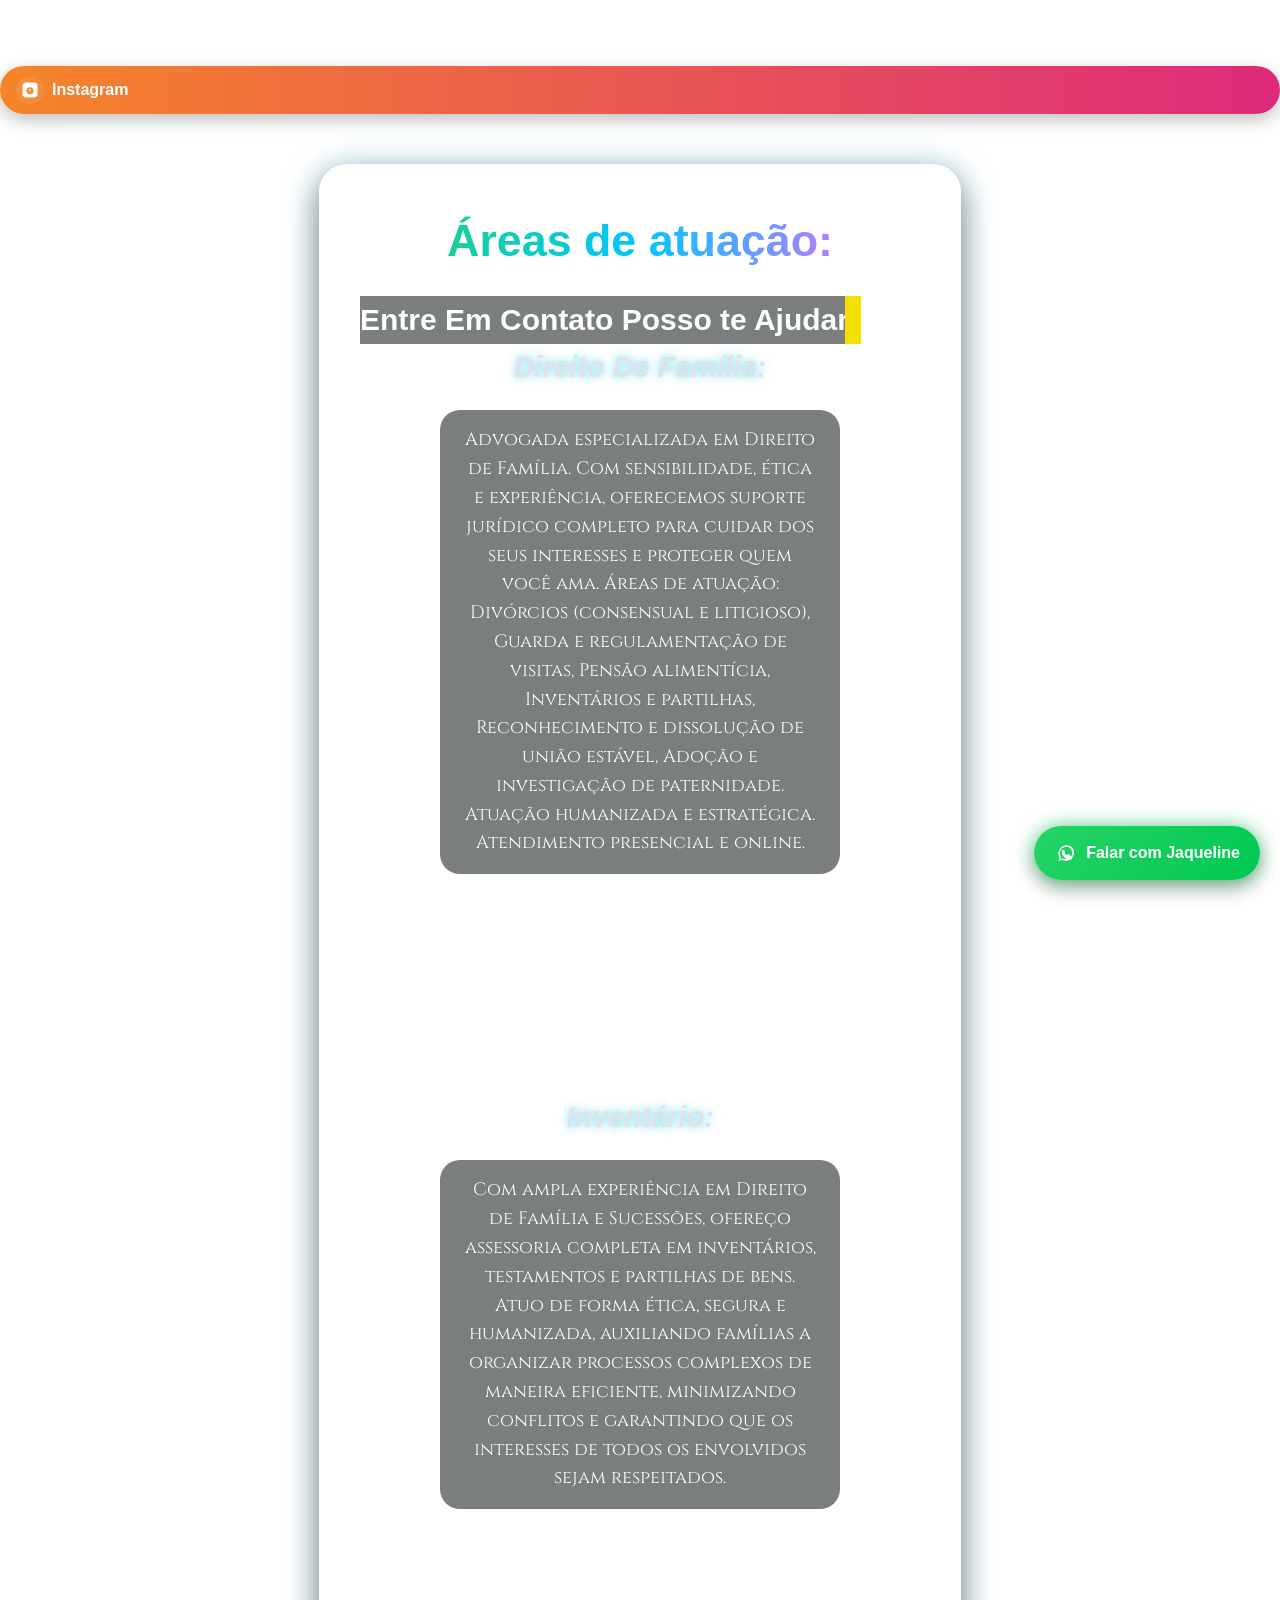
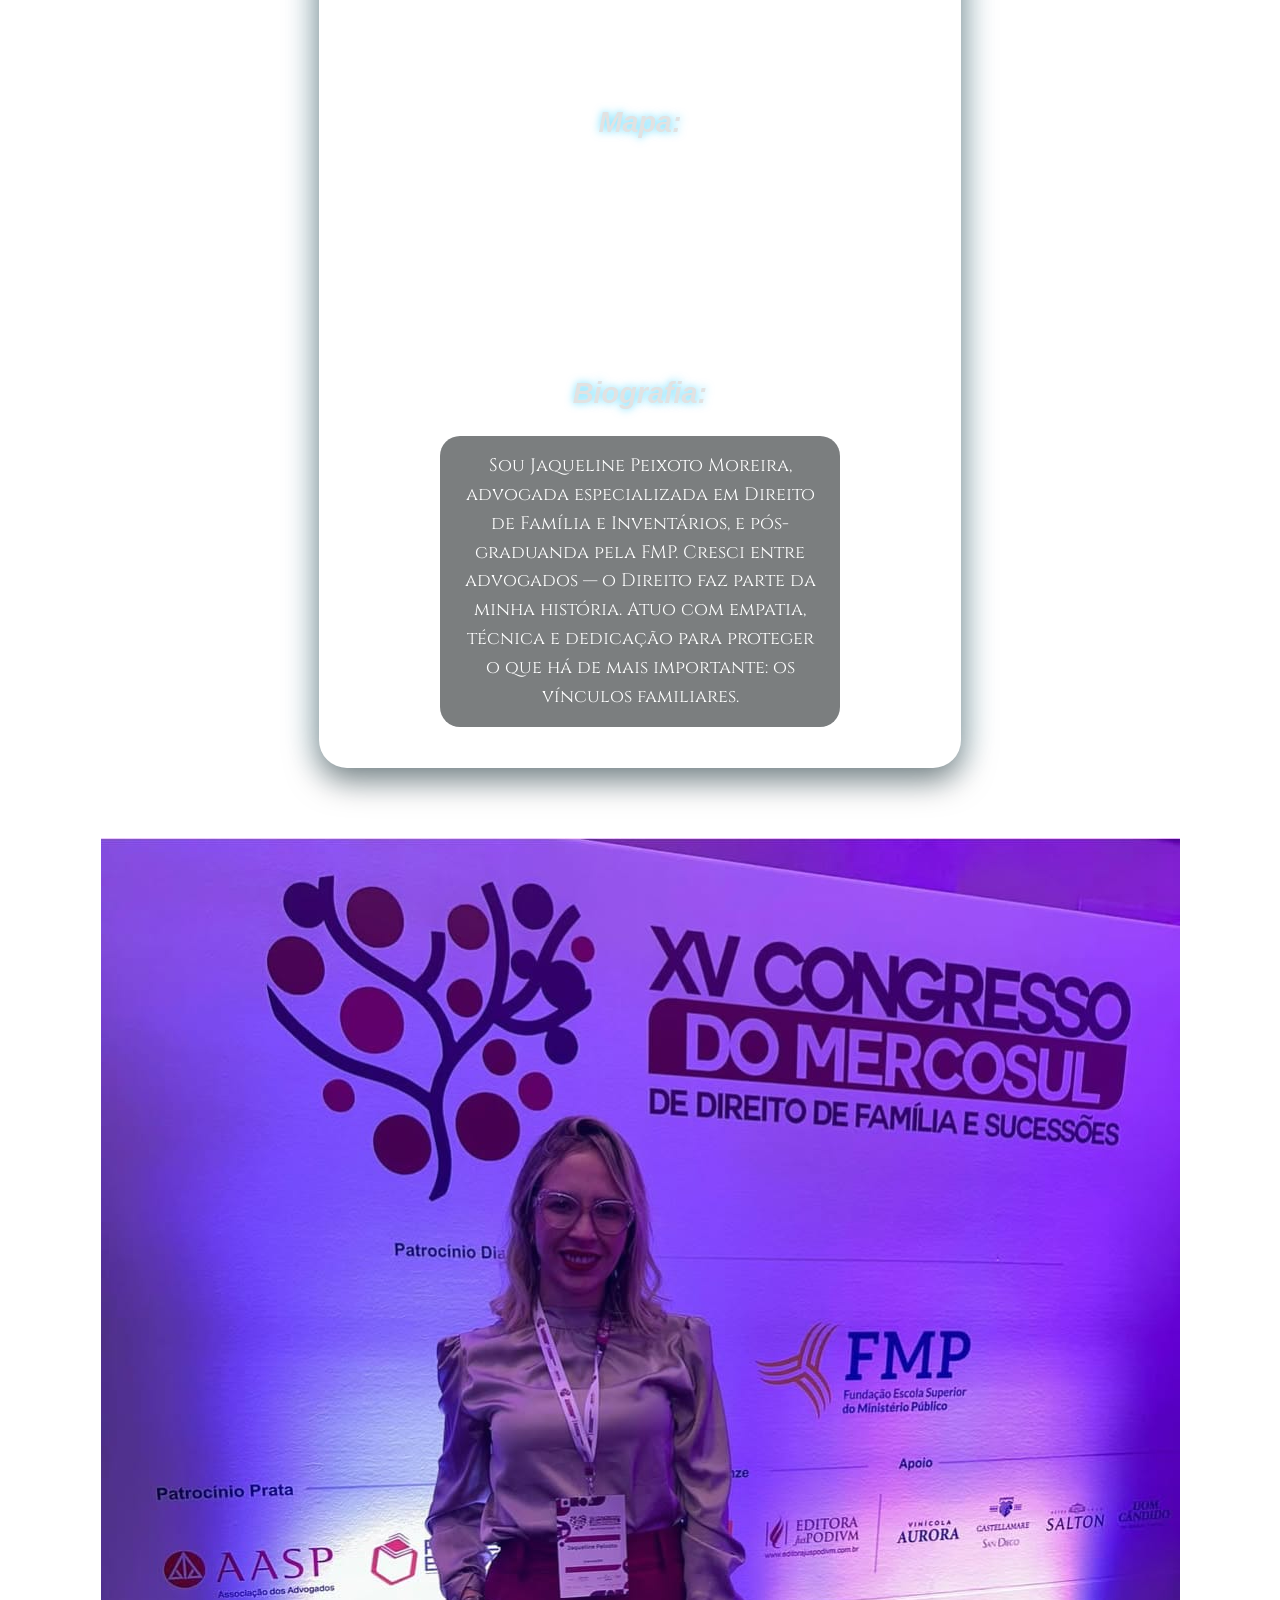
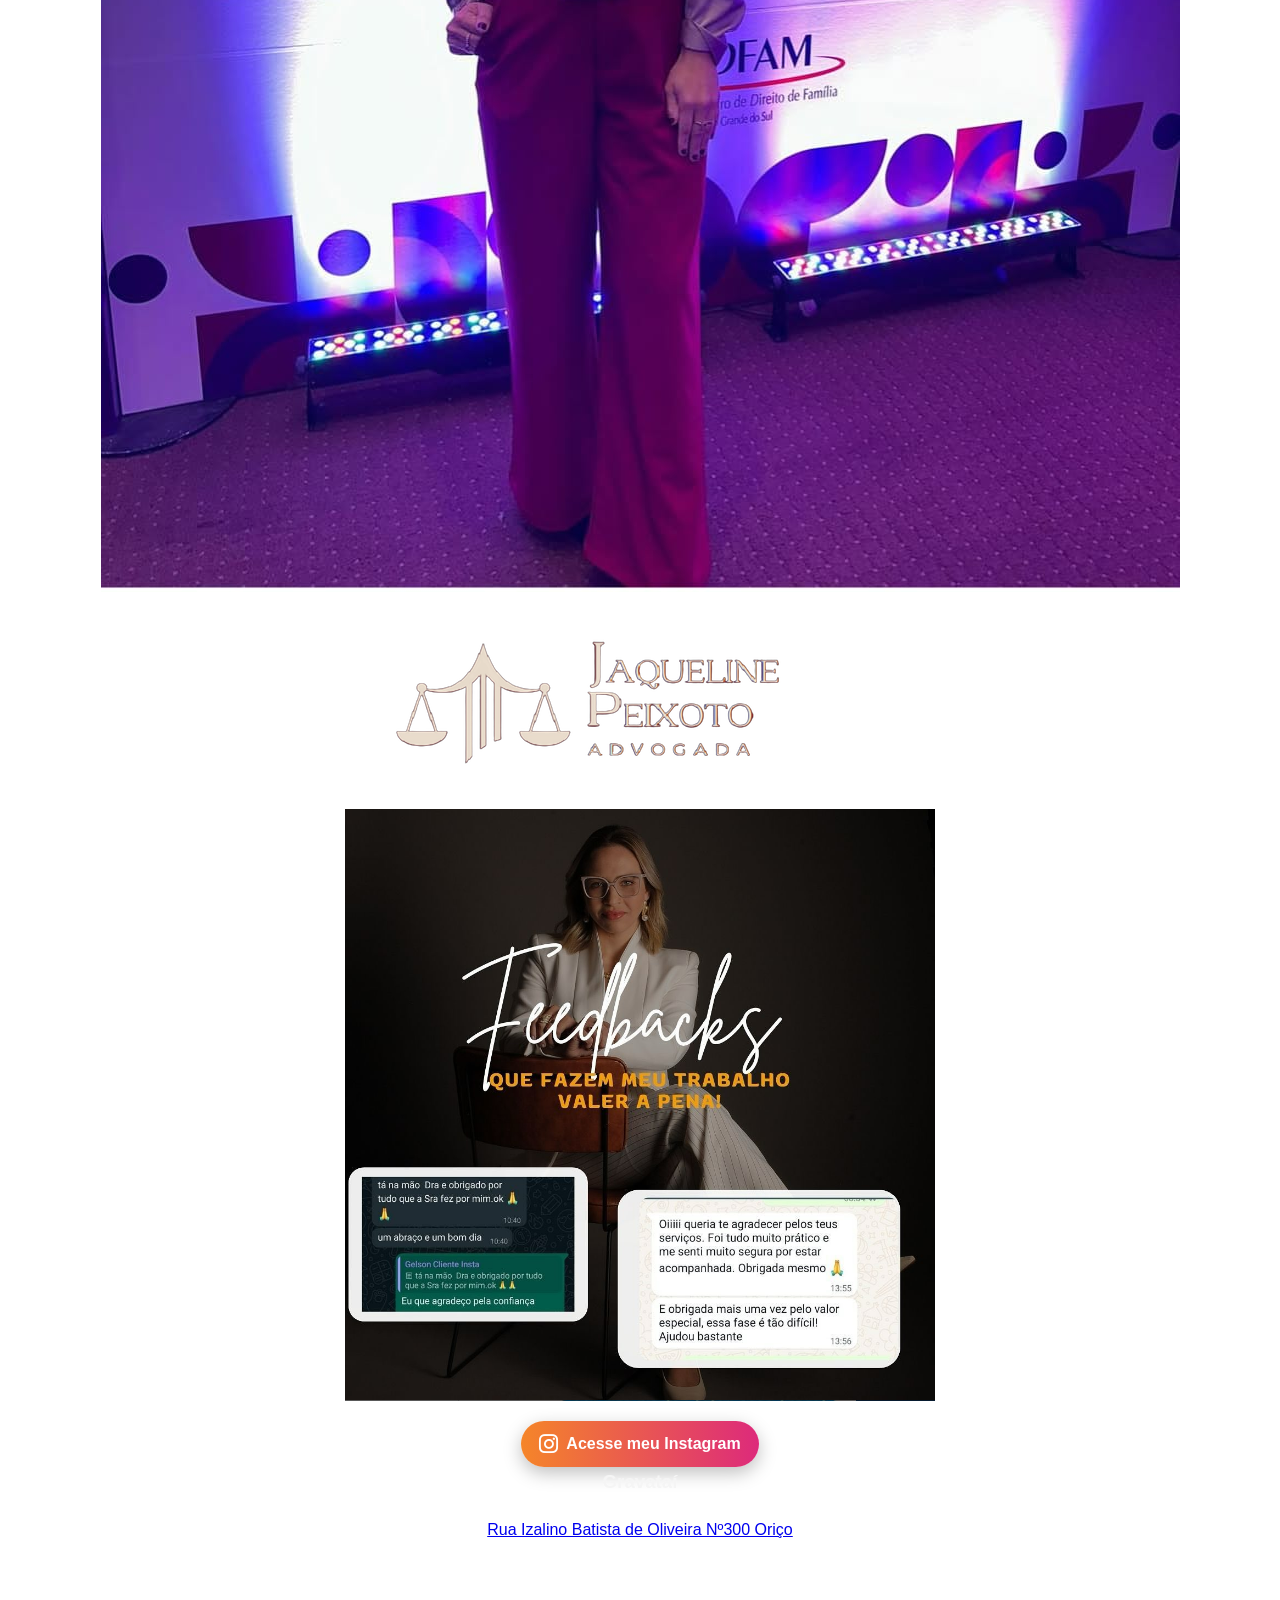
==== index.html @ 85c0fb6b "Estiliza botão do Instagram e ajusta layout" ====
<!DOCTYPE html>
<html lang="pt">
<head>

  <!--fonte google-->
<link rel="preconnect" href="https://fonts.googleapis.com">
<link rel="preconnect" href="https://fonts.gstatic.com" crossorigin>
<link href="https://fonts.googleapis.com/css2?family=Cinzel:wght@400..900&family=Luckiest+Guy&display=swap" rel="stylesheet">
  <!-- Global site tag (gtag.js) - Google Ads -->
  <script async src="https://www.googletagmanager.com/gtag/js?id=AW-17082527185"></script>
  <script>
    window.dataLayer = window.dataLayer || [];
    function gtag(){dataLayer.push(arguments);}
    gtag('js', new Date());
    gtag('config', 'AW-17082527185');
  </script>

  <meta charset="UTF-8">
  <meta name="viewport" content="width=device-width, initial-scale=1.0">
  <title>Site Jaqueline</title>

  <link rel="stylesheet" href="https://cdnjs.cloudflare.com/ajax/libs/font-awesome/6.5.0/css/all.min.css">
  <link rel="stylesheet" href="style.css">

  
  <style>
    /* Só um fallback rápido — mova para style.css se preferir */
    html,body{height:100%;margin:0;font-family:Arial,Helvetica,sans-serif;}
    #page video{position:fixed;top:0;left:0;width:100%;height:100%;object-fit:cover;z-index:-1}
    .instagram-btn, .whatsapp-button{display:inline-flex;align-items:center;gap:.5rem;text-decoration:none}
    .whatsapp-button .label{font-weight:600}
  </style>
</head>
<body>
  <header id="nave">
    <nav>
      <ol>
        <li><a href="#conteudo">Direito de Família</a></li>
        <li><a href="#inventario">Inventário</a></li>
        <li><a href="#Biografia">Biografia</a></li>
      </ol>
    </nav>
  </header>

  <!-- Vídeo de fundo -->
  <div id="page" aria-hidden="true">
    <video src="img/video3d.mp4" autoplay muted loop playsinline></video>
  </div>

  <!-- Botão Instagram (Threads) -->
  <a class="instagram-btn" href=" " target="_blank" rel="noopener noreferrer" aria-label="Instagram da Jaqueline">
    <span class="ig-icon" aria-hidden="true">
      <svg viewBox="0 0 24 24" width="18" height="18" focusable="false" aria-hidden="true">
        <path fill="white" d="M7 2h10a5 5 0 0 1 5 5v10a5 5 0 0 1-5 5H7a5 5 0 0 1-5-5V7a5 5 0 0 1 5-5zm5 6.2A4.8 4.8 0 1 0 16.8 13 4.8 4.8 0 0 0 12 8.2zm5-.9a1.1 1.1 0 1 1-1.1-1.1A1.1 1.1 0 0 1 17 7.3zM12 10.8A1.2 1.2 0 1 1 10.8 12 1.2 1.2 0 0 1 12 10.8z"/>
      </svg>
    </span>
    <span class="ig-label">Instagram</span>
  </a>

  <!-- Conteúdo principal -->
  <main id="conteudo">
    <h1>Áreas de atuação:</h1>

    <div class="container">
      <div class="msg">Entre Em Contato Posso te Ajudar</div>
    </div>
    
    <h2><em>Direito De Família:</em></h2>
    <p>
      Advogada especializada em Direito de Família. Com sensibilidade, ética e experiência, oferecemos suporte jurídico completo para cuidar dos seus interesses e proteger quem você ama. Áreas de atuação: Divórcios (consensual e litigioso), Guarda e regulamentação de visitas, Pensão alimentícia, Inventários e partilhas, Reconhecimento e dissolução de união estável, Adoção e investigação de paternidade. Atuação humanizada e estratégica. Atendimento presencial e online.
    </p>

    <!-- Inventário (vídeo + texto) -->
    <section id="familia">
      <iframe src="https://www.youtube.com/embed/KanOdhtKW7s" title="Vídeo 1" frameborder="0" allow="accelerometer; autoplay; clipboard-write; encrypted-media; gyroscope; picture-in-picture; web-share" referrerpolicy="strict-origin-when-cross-origin" allowfullscreen></iframe>
</section>


      <section id= "inventario">
      <h2><em>Inventário:</em></h2>
      <p>
        Com ampla experiência em Direito de Família e Sucessões, ofereço assessoria completa em inventários, testamentos e partilhas de bens. Atuo de forma ética, segura e humanizada, auxiliando famílias a organizar processos complexos de maneira eficiente, minimizando conflitos e garantindo que os interesses de todos os envolvidos sejam respeitados.
      </p>
</section>
      <iframe width="560" height="315" src="https://www.youtube.com/embed/kYeNdBTZFQs?si=uCuD5jnXPOU4BVxn&amp;controls=0&amp;start=4" title="Vídeo Inventário" frameborder="0" allow="accelerometer; autoplay; clipboard-write; encrypted-media; gyroscope; picture-in-picture; web-share" referrerpolicy="strict-origin-when-cross-origin" allowfullscreen></iframe>
    </section>

    <!-- Mapa -->
    <section><h2><em>Mapa:</em></h2></section>


      <section id="mapa">
        <iframe src="https://www.google.com/maps/embed?pb=!1m18!1m12!1m3!1d3457.45712632854!2d-50.99469402573607!3d-29.937527271005166!2m3!1f0!2f0!3f0!3m2!1i1024!2i768!4f13.1!3m3!1m2!1s0x95190b00557423a7%3A0x444e2d90f385db26!2sAdvogada%20Gravata%C3%AD!5e0!3m2!1spt-BR!2sbr!4v1747652579775!5m2!1spt-BR!2sbr" width="370" height="170" style="border:0;" allowfullscreen="" loading="lazy" referrerpolicy="no-referrer-when-downgrade"></iframe>
      </article>
    </div>

    </section>

    <!-- Biografia -->
    <section id="Biografia">
      <h2><em>Biografia:</em></h2>
      <p>
        Sou Jaqueline Peixoto Moreira, advogada especializada em Direito de Família e Inventários, e pós-graduanda pela FMP. Cresci entre advogados — o Direito faz parte da minha história. Atuo com empatia, técnica e dedicação para proteger o que há de mais importante: os vínculos familiares.
      </p>
    </section>
  </main>

  <!-- Imagens / Identidade -->
  <aside>
    
    <img src="img/foto.Direito.Familia.jpeg" alt="Foto biografia">
    <img src="img/logo1.png" alt="Logo">
    <img src="img/jaque4.png" alt="Foto Jaqueline">
  </aside>

  <!-- Botão WhatsApp (visível e dentro do body) -->
  <a id="btn-whatsapp" class="whatsapp-button pulse" href="https://wa.me/5551996193888?text=Ol%C3%A1%2C%20gostaria%20de%20mais%20informa%C3%A7%C3%B5es" target="_blank" rel="noopener noreferrer" aria-label="Falar com Jaqueline no WhatsApp" role="button">
    <span class="icon" aria-hidden="true">
      <!-- ícone WhatsApp inline (fallback) -->
      <svg viewBox="0 0 24 24" width="20" height="20" xmlns="http://www.w3.org/2000/svg" aria-hidden="true">
        <path fill="currentColor" d="M20.52 3.48A11.88 11.88 0 0 0 12 .5 11.9 11.9 0 0 0 .5 12c0 2.1.55 4.07 1.6 5.82L.5 23.5l5.96-1.54A11.85 11.85 0 0 0 12 23.5c6.6 0 11.98-5.38 11.98-11.98 0-3.2-1.25-6.2-3.46-8.04zM12 21.5c-1.7 0-3.36-.44-4.82-1.28l-.35-.2-3.53.91.92-3.44-.23-.36A9.5 9.5 0 1 1 21.5 12 9.48 9.48 0 0 1 12 21.5zM17.17 14.6c-.29-.15-1.72-.85-1.99-.95s-.48-.15-.69.15-.79.95-.97 1.15-.36.22-.67.07a6.2 6.2 0 0 1-1.82-1.12 6.85 6.85 0 0 1-1.26-1.55c-.13-.23 0-.35.1-.5.1-.15.22-.36.33-.54.11-.18.15-.3.22-.5.07-.2 0-.37-.04-.52-.08-.27-.69-1.66-.95-2.28-.26-.59-.53-.52-.73-.53-.2 0-.43-.01-.66-.01a1.6 1.6 0 0 0-1.17.55c-.4.47-1.36 1.33-1.36 3.25s1.39 3.78 1.58 4.04c.19.26 2.72 4.3 6.59 5.92 3.87 1.62 3.87 1.08 4.57 1.02.7-.06 2.27-.92 2.59-1.81.32-.9.32-1.67.22-1.81-.1-.14-.37-.23-.77-.38z"/>
      </svg>
    </span>
    <span class="label">Falar com Jaqueline</span>
  </a>

  <!-- Footer -->
  <footer>
  <a href="https://www.instagram.com/jaquelinepeixoto.__/# " 
   target="_blank" 
   rel="noopener noreferrer" 
   class="instagram-footer-btn">
   <i class="fab fa-instagram" aria-hidden="true"></i>
   <span>Acesse meu Instagram</span>
</a>
    <div>
      <h3>Gravataí</h3>
      <a href="https://maps.app.goo.gl/QbcMUp5WLmU1uUmq7" target="_blank" rel="noopener noreferrer">Rua Izalino Batista de Oliveira Nº300 Oriço</a><br>
      <br>
      <br>
      <a href="tel:+5551996193888">Telefone: (51) 99619-3888</a>
    </div>
  </footer>

  <!-- Script para evento de conversão (garante que o elemento exista) -->
  <script>
    (function(){
      var btn = document.getElementById('btn-whatsapp');
      if(btn && typeof gtag === 'function'){
        btn.addEventListener('click', function(){
          gtag('event', 'conversion', {
            'send_to': 'AW-17082527185/P1k7CIPpuZQbENHbytE_'
          });
        });
      }
    })();
  </script>
</body>
</html>
---- style.css ----
/* ===== RESET & BASE ===== */
* {
  margin: 0;
  padding: 0;
  box-sizing: border-box;
}

.msg {
  display: block;
  color: white;
  font-size: 30px;
  background-color: rgba(35, 40, 43, 0.6);
  backdrop-filter: blur(18px) saturate(180%);

  font-weight: 700;
  border-right: 16px solid #f1e100;
  white-space: nowrap;
  overflow: hidden;
  width: 30ch;
  animation: mark 0.5s step-end infinite, write 3s steps(22, end) infinite;
}

@keyframes mark {
  50% {
    border-right-color: transparent;
  }
}

@keyframes write {
  0% {
    width: 0;
  }
}

body {
  font-family: "Poppins", sans-serif;
  background: rgba(255, 255, 255, 0.05);
  color: #f5f5f5;
  line-height: 1.6;
  min-height: 100vh;
  display: flex;
  flex-direction: column;
  overflow-x: hidden;
}

/* ===== NAV ===== */
nav {
  max-width: 1080px;
  margin: 0 auto;
  padding: 20px;
  display: flex;
  justify-content: space-between;
  align-items: center;
}

nav ol {
  display: flex;
  gap: 20px;
  list-style: none;
}

nav ol li a {
  text-transform: uppercase;
  font-weight: 600;
  padding: 12px 20px;
  border-radius: 30px;
  background: rgba(255, 255, 255, 0.05);
  border: 1px solid rgba(255, 255, 255, 0.12);
  backdrop-filter: blur(12px);
  color: white;
  transition: all 0.3s ease;
}

nav ol li a:hover {
  background: linear-gradient(90deg, #25d366, #00c6ff, #ff5fff);
  color: black;
  transform: translateY(-3px);
  box-shadow: 0 6px 16px rgba(0, 198, 255, 0.5);
}

/* ===== CONTEÚDO ===== */
#conteudo {
  max-width: 850px;
  margin: 50px auto;
  padding: 40px;
  background: rgba(255, 255, 255, 0.05);
  backdrop-filter: blur(18px) saturate(180%);
  border: 1px solid rgba(255, 255, 255, 0.15);
  border-radius: 28px;
  text-align: center;
  box-shadow: 0 12px 32px rgba(0, 0, 0, 0.5), 0 0 40px rgba(0, 198, 255, 0.2);
}

/* ===== HEADERS ===== */
h1,
h2,
h3 {
  margin-bottom: 20px;
  text-align: center;
  font-weight: 700;
  word-wrap: break-word;
}

h1 {
  font-size: 2.8rem;
  background: linear-gradient(90deg, #25d366, #00c6ff, #ff5fff);
  -webkit-background-clip: text;
  -webkit-text-fill-color: transparent;
  animation: glow 2s infinite alternate;
}

h2 {
  font-size: 1.8rem;
  color: #e2e2e2;
  text-shadow: 0 0 8px rgba(0, 198, 255, 0.6);
}

@keyframes glow {
  from {
    text-shadow: 0 0 8px rgba(0, 198, 255, 0.6);
  }
  to {
    text-shadow: 0 0 18px rgba(255, 95, 255, 0.9);
  }
}

/* ===== PARÁGRAFOS ===== */
p {
  color: white;
  background-color: rgba(35, 40, 43, 0.6);
  border-radius: 20px;
  padding: 16px 24px;
  font-size: 18px;
  font-family: "Cinzel", serif;
  animation: fadePulse 3s infinite;
  max-width: 400px;
  margin: 0 auto;
}

@keyframes fadePulse {
  0% {
    box-shadow: 0 0 0 0 rgba(0, 198, 255, 0.5);
  }
  50% {
    box-shadow: 0 0 25px 8px rgba(0, 198, 255, 0.2);
  }
  100% {
    box-shadow: 0 0 0 0 rgba(0, 198, 255, 0.5);
  }
}

/* ===== WHATSAPP BUTTON ===== */
.whatsapp-button {
  position: fixed;
  right: 20px;
  bottom: 20px;
  display: inline-flex;
  align-items: center;
  gap: 10px;
  background: linear-gradient(135deg, #25d366, #00c853);
  color: #fff;
  padding: 14px 20px;
  border-radius: 50px;
  font-weight: 600;
  text-decoration: none;
  box-shadow: 0 8px 20px rgba(0, 0, 0, 0.3), 0 0 20px rgba(37, 211, 102, 0.6);
  transition: transform 0.2s ease, box-shadow 0.2s ease;
  z-index: 9999;
}

.whatsapp-button:hover {
  transform: translateY(-4px) scale(1.05);
  box-shadow: 0 12px 28px rgba(0, 0, 0, 0.4), 0 0 25px rgba(37, 211, 102, 0.9);
}

.whatsapp-button .icon {
  display: inline-flex;
  align-items: center;
  justify-content: center;
  width: 24px;
  height: 24px;
}

.whatsapp-button svg {
  display: block;
  width: 1em;
  height: 1em;
  color: white;
}

/* ===== INSTAGRAM BUTTON ===== */
.instagram-btn {
  display: inline-flex;
  align-items: center;
  gap: 10px;
  padding: 10px 16px;
  border-radius: 999px;
  text-decoration: none;
  font-weight: 600;
  color: white;
  background: linear-gradient(90deg, #f58529, #dd2a7b, #8134af, #515bd4);
  background-size: 300% 300%;
  animation: gradientShift 8s ease infinite;
  box-shadow: 0 6px 18px rgba(0, 0, 0, 0.25);
  transition: transform 0.2s ease, box-shadow 0.2s ease;
}

.instagram-btn .ig-icon {
  display: inline-grid;
  place-items: center;
  width: 28px;
  height: 28px;
  border-radius: 50%;
  background: rgba(255, 255, 255, 0.08);
}

.instagram-btn:hover {
  transform: translateY(-4px) scale(1.05);
  box-shadow: 0 12px 28px rgba(0, 0, 0, 0.35), 0 0 25px rgba(221, 42, 123, 0.9);
}

.instagram-footer-btn {
  display: inline-flex;
  align-items: center;
  gap: 8px;
  padding: 10px 18px;
  border-radius: 50px;
  font-weight: 600;
  text-decoration: none;
  color: white;
  background: linear-gradient(90deg, #f58529, #dd2a7b, #8134af, #515bd4);
  background-size: 300% 300%;
  box-shadow: 0 6px 18px rgba(0, 0, 0, 0.25);
  transition: all 0.3s ease;
  animation: gradientShift 6s ease infinite;
}

.instagram-footer-btn i {
  font-size: 22px;
}

.instagram-footer-btn:hover {
  transform: translateY(-3px) scale(1.05);
  box-shadow: 0 12px 28px rgba(0, 0, 0, 0.35), 0 0 25px rgba(221, 42, 123, 0.9);
}

/* Animação de gradiente */
@keyframes gradientShift {
  0% {
    background-position: 0% 50%;
  }
  50% {
    background-position: 100% 50%;
  }
  100% {
    background-position: 0% 50%;
  }
}

/* Responsivo para telas pequenas */
@media (max-width: 480px) {
  .instagram-footer-btn {
    padding: 8px 12px;
    gap: 4px;
    font-size: 14px;
  }
  .instagram-footer-btn i {
    font-size: 18px;
  }
}

@keyframes gradientShift {
  0% {
    background-position: 0% 50%;
  }
  50% {
    background-position: 100% 50%;
  }
  100% {
    background-position: 0% 50%;
  }
}

/* ===== RESPONSIVO ===== */
@media (max-width: 480px) {
  #conteudo {
    font-size: 16px;
    padding: 12px;
    border-radius: 12px;
  }

  .whatsapp-button {
    padding: 14px;
    border-radius: 50%;
    gap: 0;
  }

  .whatsapp-button .label {
    display: none;
  }

  .instagram-btn .ig-label {
    display: none;
  }

  .instagram-btn {
    padding: 8px;
    border-radius: 50%;
    width: 44px;
    justify-content: center;
  }
}

/* ===== ELEMENTOS ===== */
#familia,
#Inventario,
#mapa {
  margin: 15px;
  display: flex;
  justify-content: center;
  align-items: center;
}

img,
iframe {
  display: block;
  margin: 20px auto;
  max-width: 100%;
  height: auto;
}

footer {
  text-align: center;
}
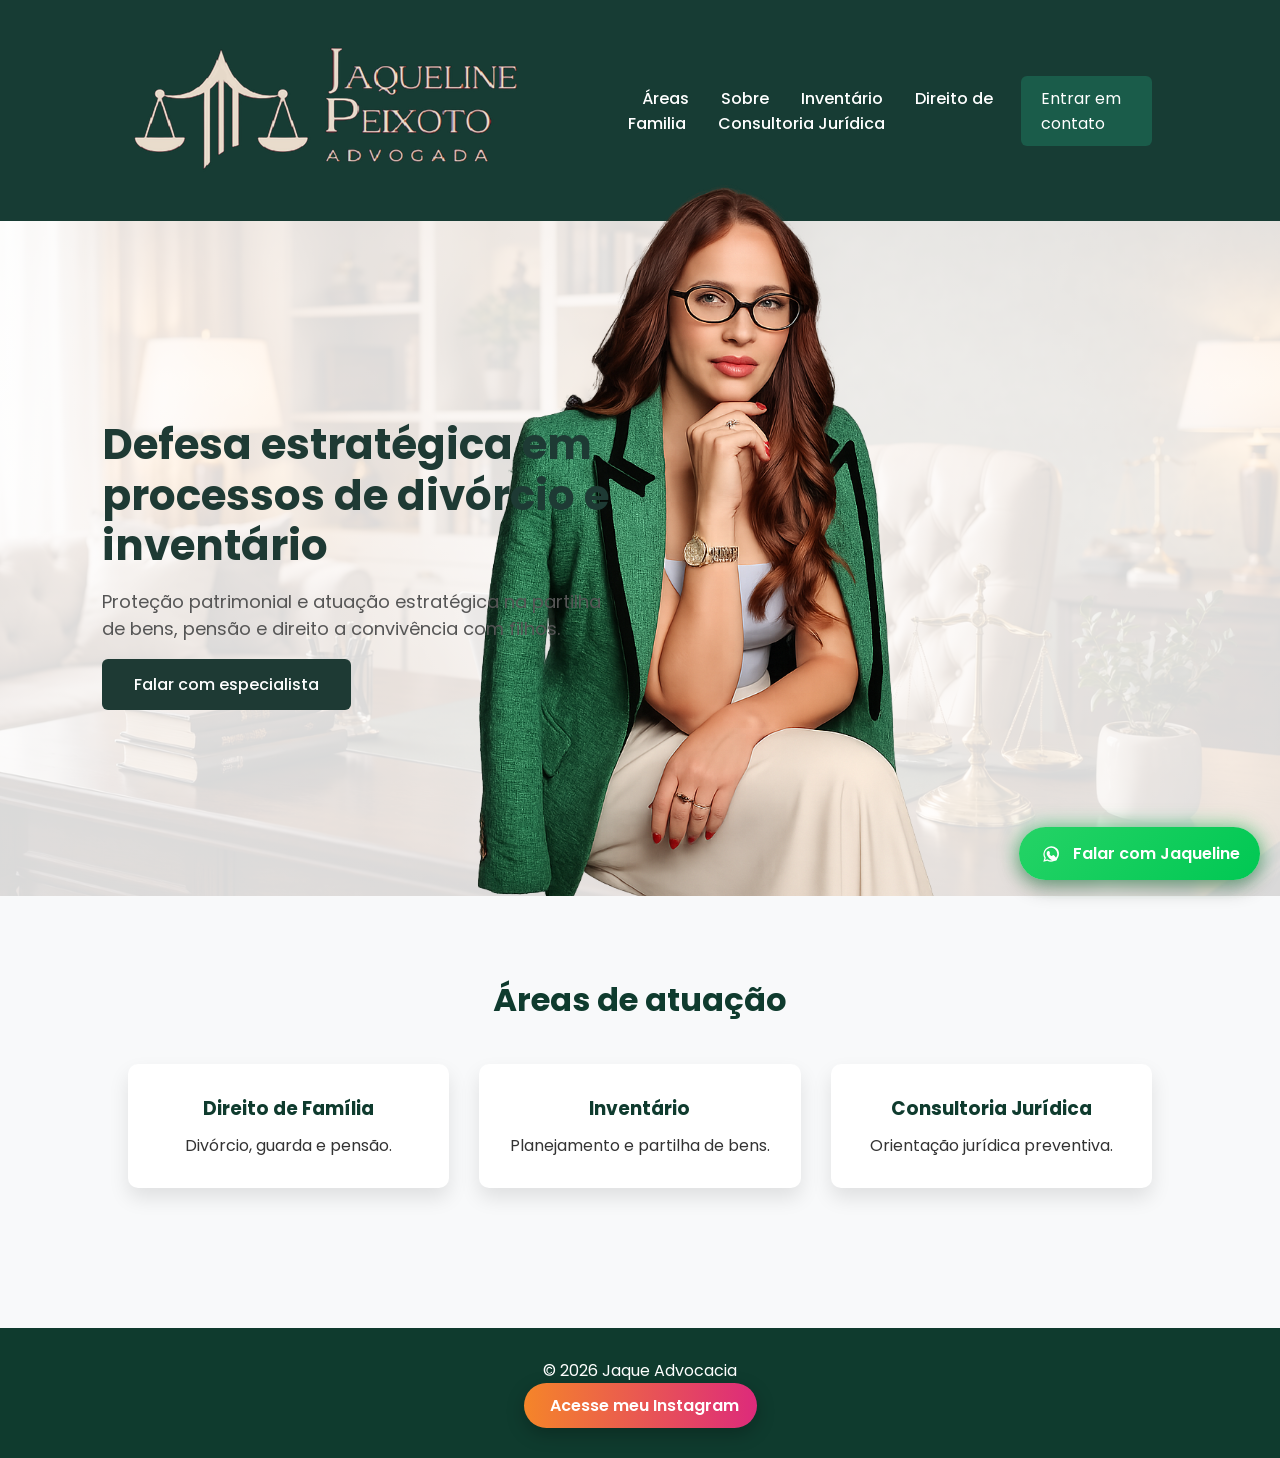
==== commit f809cee0: "atualização do site novo" ====
--- a/index.html
+++ b/index.html
@@ -1,120 +1,90 @@
 <!DOCTYPE html>
-<html lang="pt">
+<html lang="pt-br">
 <head>
+<meta charset="UTF-8">
+<meta name="viewport" content="width=device-width, initial-scale=1.0">
+<title>Jaque Advocacia</title>
+<link rel="stylesheet" href="style.css">
+<link href="https://fonts.googleapis.com/css2?family=Poppins:wght@300;400;600&display=swap" rel="stylesheet">
+</head>
 
-  <!--fonte google-->
-<link rel="preconnect" href="https://fonts.googleapis.com">
-<link rel="preconnect" href="https://fonts.gstatic.com" crossorigin>
-<link href="https://fonts.googleapis.com/css2?family=Cinzel:wght@400..900&family=Luckiest+Guy&display=swap" rel="stylesheet">
-  <!-- Global site tag (gtag.js) - Google Ads -->
-  <script async src="https://www.googletagmanager.com/gtag/js?id=AW-17082527185"></script>
-  <script>
-    window.dataLayer = window.dataLayer || [];
-    function gtag(){dataLayer.push(arguments);}
-    gtag('js', new Date());
-    gtag('config', 'AW-17082527185');
-  </script>
+<body>
+<header class="menu">
+<div class="logo">
+<img src="img/logo1.png" alt="">
+</div>
 
-  <meta charset="UTF-8">
-  <meta name="viewport" content="width=device-width, initial-scale=1.0">
-  <title>Site Jaqueline</title>
+<nav id="inicio">
 
-  <link rel="stylesheet" href="https://cdnjs.cloudflare.com/ajax/libs/font-awesome/6.5.0/css/all.min.css">
-  <link rel="stylesheet" href="style.css">
 
-  
-  <style>
-    /* Só um fallback rápido — mova para style.css se preferir */
-    html,body{height:100%;margin:0;font-family:Arial,Helvetica,sans-serif;}
-    #page video{position:fixed;top:0;left:0;width:100%;height:100%;object-fit:cover;z-index:-1}
-    .instagram-btn, .whatsapp-button{display:inline-flex;align-items:center;gap:.5rem;text-decoration:none}
-    .whatsapp-button .label{font-weight:600}
-  </style>
-</head>
-<body>
-  <header id="nave">
-    <nav>
-      <ol>
-        <li><a href="#conteudo">Direito de Família</a></li>
-        <li><a href="#inventario">Inventário</a></li>
-        <li><a href="#Biografia">Biografia</a></li>
-      </ol>
-    </nav>
-  </header>
+<a href="#areas">Áreas</a>
+<a href="sobre.html">Sobre</a>
+<a href="inventario.html">Inventário</a>
+<a href="familia.html">Direito de Familia</a>
+<a href="consultoria.html">Consultoria Jurídica </a>
 
-  <!-- Vídeo de fundo -->
-  <div id="page" aria-hidden="true">
-    <video src="img/video3d.mp4" autoplay muted loop playsinline></video>
-  </div>
 
-  <!-- Botão Instagram (Threads) -->
-  <a class="instagram-btn" href=" " target="_blank" rel="noopener noreferrer" aria-label="Instagram da Jaqueline">
-    <span class="ig-icon" aria-hidden="true">
-      <svg viewBox="0 0 24 24" width="18" height="18" focusable="false" aria-hidden="true">
-        <path fill="white" d="M7 2h10a5 5 0 0 1 5 5v10a5 5 0 0 1-5 5H7a5 5 0 0 1-5-5V7a5 5 0 0 1 5-5zm5 6.2A4.8 4.8 0 1 0 16.8 13 4.8 4.8 0 0 0 12 8.2zm5-.9a1.1 1.1 0 1 1-1.1-1.1A1.1 1.1 0 0 1 17 7.3zM12 10.8A1.2 1.2 0 1 1 10.8 12 1.2 1.2 0 0 1 12 10.8z"/>
-      </svg>
-    </span>
-    <span class="ig-label">Instagram</span>
-  </a>
 
-  <!-- Conteúdo principal -->
-  <main id="conteudo">
-    <h1>Áreas de atuação:</h1>
+</nav>
 
-    <div class="container">
-      <div class="msg">Entre Em Contato Posso te Ajudar</div>
-    </div>
-    
-    <h2><em>Direito De Família:</em></h2>
-    <p>
-      Advogada especializada em Direito de Família. Com sensibilidade, ética e experiência, oferecemos suporte jurídico completo para cuidar dos seus interesses e proteger quem você ama. Áreas de atuação: Divórcios (consensual e litigioso), Guarda e regulamentação de visitas, Pensão alimentícia, Inventários e partilhas, Reconhecimento e dissolução de união estável, Adoção e investigação de paternidade. Atuação humanizada e estratégica. Atendimento presencial e online.
-    </p>
+<a href="https://wa.me/5551996193888" class="btn-contato">
+Entrar em contato
+</a>
 
-    <!-- Inventário (vídeo + texto) -->
-    <section id="familia">
-      <iframe src="https://www.youtube.com/embed/KanOdhtKW7s" title="Vídeo 1" frameborder="0" allow="accelerometer; autoplay; clipboard-write; encrypted-media; gyroscope; picture-in-picture; web-share" referrerpolicy="strict-origin-when-cross-origin" allowfullscreen></iframe>
+</header>
+<section class="hero">
+
+<div class="hero-text">
+<h1>
+ Defesa estratégica em processos de divórcio e inventário<br>
+</h1>
+<p>
+Proteção patrimonial e atuação estratégica
+na partilha de bens, pensão e direito a convivência com filhos.
+</p>
+<a href="https://wa.me/5551996193888" class="botao" target="_blank">
+Falar com especialista
+</a>
+</div>
+<img src="img/jaqueverde.png" class="hero-img" alt="Advogada">
 </section>
 
 
-      <section id= "inventario">
-      <h2><em>Inventário:</em></h2>
-      <p>
-        Com ampla experiência em Direito de Família e Sucessões, ofereço assessoria completa em inventários, testamentos e partilhas de bens. Atuo de forma ética, segura e humanizada, auxiliando famílias a organizar processos complexos de maneira eficiente, minimizando conflitos e garantindo que os interesses de todos os envolvidos sejam respeitados.
-      </p>
-</section>
-      <iframe width="560" height="315" src="https://www.youtube.com/embed/kYeNdBTZFQs?si=uCuD5jnXPOU4BVxn&amp;controls=0&amp;start=4" title="Vídeo Inventário" frameborder="0" allow="accelerometer; autoplay; clipboard-write; encrypted-media; gyroscope; picture-in-picture; web-share" referrerpolicy="strict-origin-when-cross-origin" allowfullscreen></iframe>
-    </section>
 
-    <!-- Mapa -->
-    <section><h2><em>Mapa:</em></h2></section>
+<section id="areas" class="servicos">
+
+<h2>Áreas de atuação</h2>
+<div class="cards">
+
+<a href="familia.html" class="card">
+<h3>Direito de Família</h3>
+<p>Divórcio, guarda e pensão.</p>
+</a>
+
+<a href="inventario.html" class="card">
+<h3>Inventário</h3>
+<p>Planejamento e partilha de bens.</p>
+</a>
+
+<a href="consultoria.html" class="card">
+<h3>Consultoria Jurídica</h3>
+<p>Orientação jurídica preventiva.</p>
+</a>
 
 
-      <section id="mapa">
-        <iframe src="https://www.google.com/maps/embed?pb=!1m18!1m12!1m3!1d3457.45712632854!2d-50.99469402573607!3d-29.937527271005166!2m3!1f0!2f0!3f0!3m2!1i1024!2i768!4f13.1!3m3!1m2!1s0x95190b00557423a7%3A0x444e2d90f385db26!2sAdvogada%20Gravata%C3%AD!5e0!3m2!1spt-BR!2sbr!4v1747652579775!5m2!1spt-BR!2sbr" width="370" height="170" style="border:0;" allowfullscreen="" loading="lazy" referrerpolicy="no-referrer-when-downgrade"></iframe>
-      </article>
-    </div>
-
-    </section>
-
-    <!-- Biografia -->
-    <section id="Biografia">
-      <h2><em>Biografia:</em></h2>
-      <p>
-        Sou Jaqueline Peixoto Moreira, advogada especializada em Direito de Família e Inventários, e pós-graduanda pela FMP. Cresci entre advogados — o Direito faz parte da minha história. Atuo com empatia, técnica e dedicação para proteger o que há de mais importante: os vínculos familiares.
-      </p>
-    </section>
-  </main>
-
-  <!-- Imagens / Identidade -->
-  <aside>
-    
-    <img src="img/foto.Direito.Familia.jpeg" alt="Foto biografia">
-    <img src="img/logo1.png" alt="Logo">
-    <img src="img/jaque4.png" alt="Foto Jaqueline">
-  </aside>
-
-  <!-- Botão WhatsApp (visível e dentro do body) -->
-  <a id="btn-whatsapp" class="whatsapp-button pulse" href="https://wa.me/5551996193888?text=Ol%C3%A1%2C%20gostaria%20de%20mais%20informa%C3%A7%C3%B5es" target="_blank" rel="noopener noreferrer" aria-label="Falar com Jaqueline no WhatsApp" role="button">
+</div>
+</section>
+<footer>
+<p>© 2026 Jaque Advocacia</p>
+<a href="https://www.instagram.com/jaquelinepeixoto__?utm_source=ig_web_button_share_sheet&igsh=ZDNlZDc0MzIxNw==" 
+   target="_blank" 
+   rel="noopener noreferrer" 
+   class="instagram-footer-btn">
+   <i class="fab fa-instagram" aria-hidden="true"></i>
+   <span>Acesse meu Instagram</span>
+</a>
+<div>
+   <a id="btn-whatsapp" class="whatsapp-button pulse" href="https://wa.me/5551996193888?text=Ol%C3%A1%2C%20gostaria%20de%20mais%20informa%C3%A7%C3%B5es" target="_blank" rel="noopener noreferrer" aria-label="Falar com Jaqueline no WhatsApp" role="button">
     <span class="icon" aria-hidden="true">
       <!-- ícone WhatsApp inline (fallback) -->
       <svg viewBox="0 0 24 24" width="20" height="20" xmlns="http://www.w3.org/2000/svg" aria-hidden="true">
@@ -123,37 +93,7 @@
     </span>
     <span class="label">Falar com Jaqueline</span>
   </a>
-
-  <!-- Footer -->
-  <footer>
-  <a href="https://www.instagram.com/jaquelinepeixoto.__/# " 
-   target="_blank" 
-   rel="noopener noreferrer" 
-   class="instagram-footer-btn">
-   <i class="fab fa-instagram" aria-hidden="true"></i>
-   <span>Acesse meu Instagram</span>
-</a>
-    <div>
-      <h3>Gravataí</h3>
-      <a href="https://maps.app.goo.gl/QbcMUp5WLmU1uUmq7" target="_blank" rel="noopener noreferrer">Rua Izalino Batista de Oliveira Nº300 Oriço</a><br>
-      <br>
-      <br>
-      <a href="tel:+5551996193888">Telefone: (51) 99619-3888</a>
-    </div>
-  </footer>
-
-  <!-- Script para evento de conversão (garante que o elemento exista) -->
-  <script>
-    (function(){
-      var btn = document.getElementById('btn-whatsapp');
-      if(btn && typeof gtag === 'function'){
-        btn.addEventListener('click', function(){
-          gtag('event', 'conversion', {
-            'send_to': 'AW-17082527185/P1k7CIPpuZQbENHbytE_'
-          });
-        });
-      }
-    })();
-  </script>
+</div>
+</footer>
 </body>
 </html>
--- a/style.css
+++ b/style.css
@@ -1,152 +1,298 @@
-/* ===== RESET & BASE ===== */
-* {
-  margin: 0;
-  padding: 0;
-  box-sizing: border-box;
-}
-
-.msg {
-  display: block;
+*{
+margin:0;
+padding:0;
+box-sizing:border-box;
+}
+
+body{
+font-family:'Poppins',sans-serif;
+background:#f8f9fa;
+color:#333;
+}
+
+
+/* MENU */
+.menu{
+display:flex;
+justify-content:space-between;
+align-items:center;
+padding:18px 10%;
+background:#173c34;
+color:white;
+}
+
+.menu nav a{
+color:white;
+margin:0 14px;
+text-decoration:none;
+font-weight:500;
+}
+
+.menu nav a:hover{
+opacity:0.7;
+}
+
+
+.logo{
+font-weight:600;
+font-size:20px;
+}
+
+.btn-contato{
+background:#1a5c4a;
+color:white;
+padding:10px 20px;
+border-radius:6px;
+text-decoration:none;
+}
+
+
+/* HERO */
+.hero{
+position:relative;
+display:flex;
+align-items:center;
+height:75vh;
+padding:0 8%;
+
+/* transparência sobre a imagem */
+background:
+linear-gradient(
+rgba(255,255,255,0.85),
+rgba(255,255,255,0.85)
+),
+url("img/escritorio.png");
+
+background-size:cover;
+background-position:center;
+}
+
+
+/* TEXTO */
+
+.hero-text{
+max-width:520px;
+z-index:2;
+}
+
+.hero-text h1{
+font-size:42px;
+line-height:1.2;
+margin-bottom:16px;
+color:#1e3a34;
+}
+
+.hero-text p{
+font-size:1.125rem;
+margin-bottom:30px;
+color:#555;
+}
+
+
+/* FOTO DA ADVOGADA */
+
+.hero-img{
+position:absolute;
+right:15%;
+bottom:0;
+height:110%;
+display:flex;
+justify-content:flex-end;
+object-fit:contain;
+}
+
+
+/* BOTÃO */
+
+.botao{
+background:#1e3a34;
+color:white;
+padding:14px 32px;
+border-radius:6px;
+text-decoration:none;
+font-weight:500;
+}
+.botao:hover{
+background:#16302a;
+}
+
+
+/* IMAGEM */
+
+
+.hero-img img{
+width:520px;
+max-width:100%;
+border-radius:6px;
+}
+
+/* SERVIÇOS */
+
+.servicos{
+padding:80px 10%;
+text-align:center;
+}
+
+.servicos h2{
+margin-bottom:40px;
+font-size:32px;
+color:#0f3b2e;
+}
+
+.cards{
+display:grid;
+grid-template-columns:repeat(auto-fit,minmax(250px,1fr));
+gap:30px;
+}
+.card{
+display:block;
+background:white;
+padding:30px;
+border-radius:10px;
+box-shadow:0 10px 20px rgba(0,0,0,0.1);
+text-decoration:none;
+color:#333;
+transition:0.3s;
+}
+
+.card:hover{
+transform:translateY(-5px);
+background:#0f3b2e;
+color: white;
+}
+
+
+.card h3{
+margin-bottom:10px;
+color:#0f3b2e;
+}
+
+
+/* FOOTER */
+
+footer{
+background:#0f3b2e;
+color:white;
+text-align:center;
+padding:30px;
+margin-top:60px;
+}
+
+
+/* SEÇÃO SOBRE */
+
+.quem-somos{
+
+padding:6.5rem 10%;
+
+background:
+linear-gradient(
+rgba(245,242,235,0.85),
+rgba(245,242,235,0.85)
+),
+url("img/escritorio.jpg");
+
+background-size:cover;
+background-position:center;
+
+}
+
+
+.titulo{
+
+text-align:center;
+font-size:2.125rem;
+margin-bottom:3.75rem;
+
+}
+
+
+.sobre-container{
+
+display:flex;
+align-items:center;
+justify-content:space-between;
+
+
+}
+
+
+.sobre-text{
+
+max-width:500px;
+
+}
+
+
+.sobre-text h3{
+
+color:#777;
+margin-bottom:10px;
+
+}
+
+
+.sobre-text h1{
+
+font-size:32px;
+margin-bottom:20px;
+color:#1e3a34;
+
+}
+
+
+.sobre-text p{
+
+margin-bottom:20px;
+line-height:1.6;
+
+}
+
+
+.sobre-img img{
+
+width:26.25rem;
+border-radius:0.25rem;
+
+}
+
+.instagram-btn .ig-icon {
+  display: inline-grid;
+  place-items: center;
+  width: 28px;
+  height: 28px;
+  border-radius: 50%;
+  background: rgba(255, 255, 255, 0.08);
+}
+
+.instagram-btn:hover {
+  transform: translateY(-4px) scale(1.05);
+  box-shadow: 0 12px 28px rgba(0, 0, 0, 0.35), 0 0 25px rgba(221, 42, 123, 0.9);
+}
+
+.instagram-footer-btn {
+  display: inline-flex;
+  align-items: center;
+  gap: 8px;
+  padding: 10px 18px;
+  border-radius: 50px;
+  font-weight: 600;
+  text-decoration: none;
   color: white;
-  font-size: 30px;
-  background-color: rgba(35, 40, 43, 0.6);
-  backdrop-filter: blur(18px) saturate(180%);
-
-  font-weight: 700;
-  border-right: 16px solid #f1e100;
-  white-space: nowrap;
-  overflow: hidden;
-  width: 30ch;
-  animation: mark 0.5s step-end infinite, write 3s steps(22, end) infinite;
-}
-
-@keyframes mark {
-  50% {
-    border-right-color: transparent;
-  }
-}
-
-@keyframes write {
-  0% {
-    width: 0;
-  }
-}
-
-body {
-  font-family: "Poppins", sans-serif;
-  background: rgba(255, 255, 255, 0.05);
-  color: #f5f5f5;
-  line-height: 1.6;
-  min-height: 100vh;
-  display: flex;
-  flex-direction: column;
-  overflow-x: hidden;
-}
-
-/* ===== NAV ===== */
-nav {
-  max-width: 1080px;
-  margin: 0 auto;
-  padding: 20px;
-  display: flex;
-  justify-content: space-between;
-  align-items: center;
-}
-
-nav ol {
-  display: flex;
-  gap: 20px;
-  list-style: none;
-}
-
-nav ol li a {
-  text-transform: uppercase;
-  font-weight: 600;
-  padding: 12px 20px;
-  border-radius: 30px;
-  background: rgba(255, 255, 255, 0.05);
-  border: 1px solid rgba(255, 255, 255, 0.12);
-  backdrop-filter: blur(12px);
-  color: white;
+  background: linear-gradient(90deg, #f58529, #dd2a7b, #8134af, #515bd4);
+  background-size: 300% 300%;
+  box-shadow: 0 6px 18px rgba(0, 0, 0, 0.25);
   transition: all 0.3s ease;
-}
-
-nav ol li a:hover {
-  background: linear-gradient(90deg, #25d366, #00c6ff, #ff5fff);
-  color: black;
-  transform: translateY(-3px);
-  box-shadow: 0 6px 16px rgba(0, 198, 255, 0.5);
-}
-
-/* ===== CONTEÚDO ===== */
-#conteudo {
-  max-width: 850px;
-  margin: 50px auto;
-  padding: 40px;
-  background: rgba(255, 255, 255, 0.05);
-  backdrop-filter: blur(18px) saturate(180%);
-  border: 1px solid rgba(255, 255, 255, 0.15);
-  border-radius: 28px;
-  text-align: center;
-  box-shadow: 0 12px 32px rgba(0, 0, 0, 0.5), 0 0 40px rgba(0, 198, 255, 0.2);
-}
-
-/* ===== HEADERS ===== */
-h1,
-h2,
-h3 {
-  margin-bottom: 20px;
-  text-align: center;
-  font-weight: 700;
-  word-wrap: break-word;
-}
-
-h1 {
-  font-size: 2.8rem;
-  background: linear-gradient(90deg, #25d366, #00c6ff, #ff5fff);
-  -webkit-background-clip: text;
-  -webkit-text-fill-color: transparent;
-  animation: glow 2s infinite alternate;
-}
-
-h2 {
-  font-size: 1.8rem;
-  color: #e2e2e2;
-  text-shadow: 0 0 8px rgba(0, 198, 255, 0.6);
-}
-
-@keyframes glow {
-  from {
-    text-shadow: 0 0 8px rgba(0, 198, 255, 0.6);
-  }
-  to {
-    text-shadow: 0 0 18px rgba(255, 95, 255, 0.9);
-  }
-}
-
-/* ===== PARÁGRAFOS ===== */
-p {
-  color: white;
-  background-color: rgba(35, 40, 43, 0.6);
-  border-radius: 20px;
-  padding: 16px 24px;
-  font-size: 18px;
-  font-family: "Cinzel", serif;
-  animation: fadePulse 3s infinite;
-  max-width: 400px;
-  margin: 0 auto;
-}
-
-@keyframes fadePulse {
-  0% {
-    box-shadow: 0 0 0 0 rgba(0, 198, 255, 0.5);
-  }
-  50% {
-    box-shadow: 0 0 25px 8px rgba(0, 198, 255, 0.2);
-  }
-  100% {
-    box-shadow: 0 0 0 0 rgba(0, 198, 255, 0.5);
-  }
+  animation: gradientShift 6s ease infinite;
+}
+
+.instagram-footer-btn i {
+  font-size: 22px;
+}
+
+.instagram-footer-btn:hover {
+  transform: translateY(-3px) scale(1.05);
+  box-shadow: 0 12px 28px rgba(0, 0, 0, 0.35), 0 0 25px rgba(221, 42, 123, 0.9);
 }
 
 /* ===== WHATSAPP BUTTON ===== */
@@ -188,147 +334,81 @@
   color: white;
 }
 
-/* ===== INSTAGRAM BUTTON ===== */
-.instagram-btn {
-  display: inline-flex;
-  align-items: center;
-  gap: 10px;
-  padding: 10px 16px;
-  border-radius: 999px;
-  text-decoration: none;
-  font-weight: 600;
-  color: white;
-  background: linear-gradient(90deg, #f58529, #dd2a7b, #8134af, #515bd4);
-  background-size: 300% 300%;
-  animation: gradientShift 8s ease infinite;
-  box-shadow: 0 6px 18px rgba(0, 0, 0, 0.25);
-  transition: transform 0.2s ease, box-shadow 0.2s ease;
-}
-
-.instagram-btn .ig-icon {
-  display: inline-grid;
-  place-items: center;
-  width: 28px;
-  height: 28px;
-  border-radius: 50%;
-  background: rgba(255, 255, 255, 0.08);
-}
-
-.instagram-btn:hover {
-  transform: translateY(-4px) scale(1.05);
-  box-shadow: 0 12px 28px rgba(0, 0, 0, 0.35), 0 0 25px rgba(221, 42, 123, 0.9);
-}
-
-.instagram-footer-btn {
-  display: inline-flex;
-  align-items: center;
-  gap: 8px;
-  padding: 10px 18px;
-  border-radius: 50px;
-  font-weight: 600;
-  text-decoration: none;
-  color: white;
-  background: linear-gradient(90deg, #f58529, #dd2a7b, #8134af, #515bd4);
-  background-size: 300% 300%;
-  box-shadow: 0 6px 18px rgba(0, 0, 0, 0.25);
-  transition: all 0.3s ease;
-  animation: gradientShift 6s ease infinite;
-}
-
-.instagram-footer-btn i {
-  font-size: 22px;
-}
-
-.instagram-footer-btn:hover {
-  transform: translateY(-3px) scale(1.05);
-  box-shadow: 0 12px 28px rgba(0, 0, 0, 0.35), 0 0 25px rgba(221, 42, 123, 0.9);
-}
-
-/* Animação de gradiente */
-@keyframes gradientShift {
-  0% {
-    background-position: 0% 50%;
-  }
-  50% {
-    background-position: 100% 50%;
-  }
-  100% {
-    background-position: 0% 50%;
-  }
-}
-
-/* Responsivo para telas pequenas */
-@media (max-width: 480px) {
-  .instagram-footer-btn {
-    padding: 8px 12px;
-    gap: 4px;
-    font-size: 14px;
-  }
-  .instagram-footer-btn i {
-    font-size: 18px;
-  }
-}
-
-@keyframes gradientShift {
-  0% {
-    background-position: 0% 50%;
-  }
-  50% {
-    background-position: 100% 50%;
-  }
-  100% {
-    background-position: 0% 50%;
-  }
-}
-
-/* ===== RESPONSIVO ===== */
-@media (max-width: 480px) {
-  #conteudo {
-    font-size: 16px;
-    padding: 12px;
-    border-radius: 12px;
-  }
-
-  .whatsapp-button {
-    padding: 14px;
-    border-radius: 50%;
-    gap: 0;
-  }
-
-  .whatsapp-button .label {
-    display: none;
-  }
-
-  .instagram-btn .ig-label {
-    display: none;
-  }
-
-  .instagram-btn {
-    padding: 8px;
-    border-radius: 50%;
-    width: 44px;
-    justify-content: center;
-  }
-}
-
-/* ===== ELEMENTOS ===== */
-#familia,
-#Inventario,
-#mapa {
-  margin: 15px;
-  display: flex;
-  justify-content: center;
-  align-items: center;
-}
-
-img,
-iframe {
-  display: block;
-  margin: 20px auto;
-  max-width: 100%;
-  height: auto;
-}
-
-footer {
-  text-align: center;
-}
+/* ===== RESPONSIVO CELULAR ===== */
+
+@media (max-width:768px){
+
+/* MENU */
+.menu{
+flex-direction:column;
+gap:10px;
+padding:15px;
+text-align:center;
+}
+
+.menu nav{
+display:flex;
+flex-direction:column;
+gap:10px;
+}
+
+/* HERO */
+.hero{
+flex-direction:column;
+height:auto;
+padding:60px 20px;
+text-align:center;
+}
+
+.hero-text h1{
+font-size:30px;
+}
+
+.hero-text p{
+font-size:16px;
+}
+
+.hero-img{
+position:relative;
+right:auto;
+height:auto;
+margin-top:20px;
+}
+
+.hero-img img{
+width:100%;
+}
+
+/* CARDS */
+.cards{
+grid-template-columns:1fr;
+}
+
+/* FOTO DAS PÁGINAS INTERNAS */
+
+.foto{
+width:100%;
+max-width:350px;
+}
+
+/* TOP SEÇÃO */
+.top{
+flex-direction:column;
+}
+
+/* BOTÕES */
+.btn-contato{
+padding:10px 18px;
+}
+
+/* WHATSAPP */
+.whatsapp-button{
+padding:14px;
+border-radius:50%;
+}
+
+.whatsapp-button .label{
+display:none;
+}
+
+}
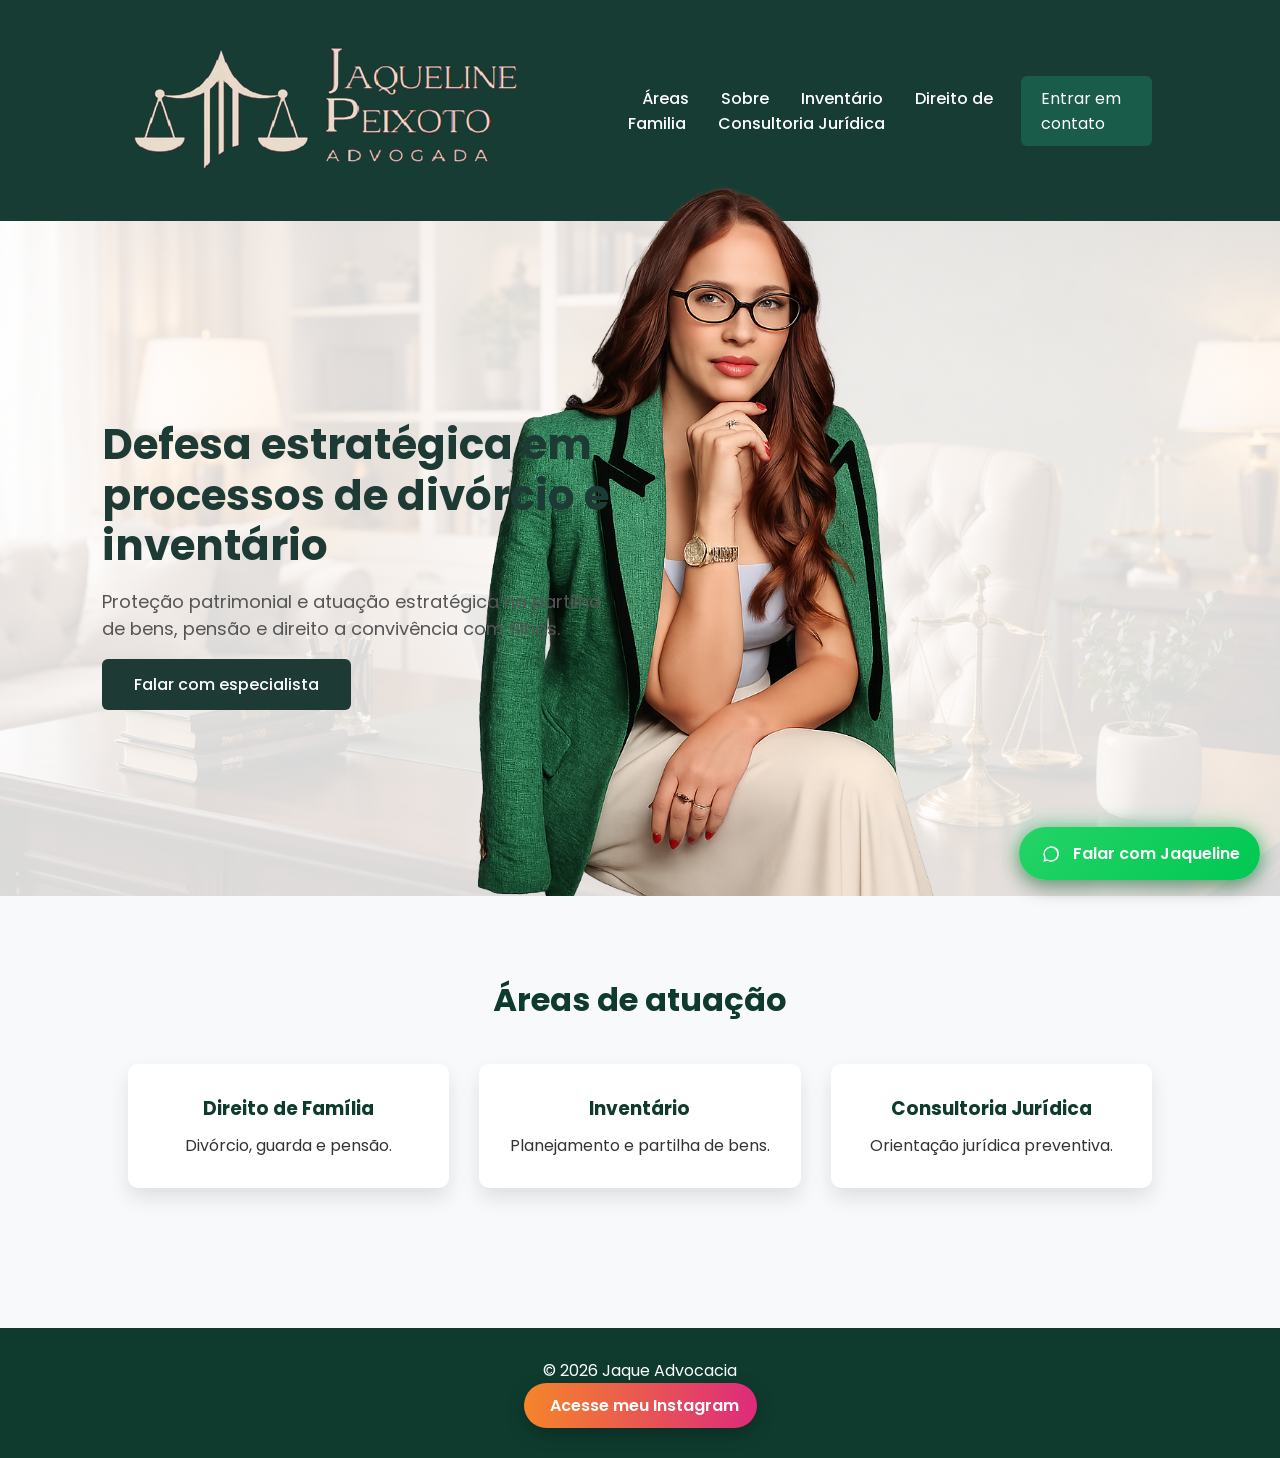
==== commit 63978ce5: "botão tag atualizado" ====
--- a/index.html
+++ b/index.html
@@ -84,15 +84,21 @@
    <span>Acesse meu Instagram</span>
 </a>
 <div>
-   <a id="btn-whatsapp" class="whatsapp-button pulse" href="https://wa.me/5551996193888?text=Ol%C3%A1%2C%20gostaria%20de%20mais%20informa%C3%A7%C3%B5es" target="_blank" rel="noopener noreferrer" aria-label="Falar com Jaqueline no WhatsApp" role="button">
-    <span class="icon" aria-hidden="true">
-      <!-- ícone WhatsApp inline (fallback) -->
-      <svg viewBox="0 0 24 24" width="20" height="20" xmlns="http://www.w3.org/2000/svg" aria-hidden="true">
-        <path fill="currentColor" d="M20.52 3.48A11.88 11.88 0 0 0 12 .5 11.9 11.9 0 0 0 .5 12c0 2.1.55 4.07 1.6 5.82L.5 23.5l5.96-1.54A11.85 11.85 0 0 0 12 23.5c6.6 0 11.98-5.38 11.98-11.98 0-3.2-1.25-6.2-3.46-8.04zM12 21.5c-1.7 0-3.36-.44-4.82-1.28l-.35-.2-3.53.91.92-3.44-.23-.36A9.5 9.5 0 1 1 21.5 12 9.48 9.48 0 0 1 12 21.5zM17.17 14.6c-.29-.15-1.72-.85-1.99-.95s-.48-.15-.69.15-.79.95-.97 1.15-.36.22-.67.07a6.2 6.2 0 0 1-1.82-1.12 6.85 6.85 0 0 1-1.26-1.55c-.13-.23 0-.35.1-.5.1-.15.22-.36.33-.54.11-.18.15-.3.22-.5.07-.2 0-.37-.04-.52-.08-.27-.69-1.66-.95-2.28-.26-.59-.53-.52-.73-.53-.2 0-.43-.01-.66-.01a1.6 1.6 0 0 0-1.17.55c-.4.47-1.36 1.33-1.36 3.25s1.39 3.78 1.58 4.04c.19.26 2.72 4.3 6.59 5.92 3.87 1.62 3.87 1.08 4.57 1.02.7-.06 2.27-.92 2.59-1.81.32-.9.32-1.67.22-1.81-.1-.14-.37-.23-.77-.38z"/>
-      </svg>
-    </span>
-    <span class="label">Falar com Jaqueline</span>
-  </a>
+ <a id="btn-whatsapp" 
+class="whatsapp-button pulse" 
+href="https://wa.me/5551996193888?text=Ol%C3%A1%2C%20gostaria%20de%20mais%20informa%C3%A7%C3%B5es" 
+target="_blank" 
+rel="noopener noreferrer" 
+aria-label="Falar com Jaqueline no WhatsApp" 
+role="button"
+onclick="gtag('event','conversion',{'send_to':'AW-17082527185/UmPOCKeI0oYcENHbytE_'});">
+<span class="icon" aria-hidden="true">
+<svg viewBox="0 0 24 24" width="20" height="20" xmlns="http://www.w3.org/2000/svg">
+<path fill="currentColor" d="M20.52 3.48A11.88 11.88 0 0 0 12 .5 11.9 11.9 0 0 0 .5 12c0 2.1.55 4.07 1.6 5.82L.5 23.5l5.96-1.54A11.85 11.85 0 0 0 12 23.5c6.6 0 11.98-5.38 11.98-11.98 0-3.2-1.25-6.2-3.46-8.04zM12 21.5c-1.7 0-3.36-.44-4.82-1.28l-.35-.2-3.53.91.92-3.44-.23-.36A9.5 9.5 0 1 1 21.5 12 9.48 9.48 0 0 1 12 21.5z"/>
+</svg>
+</span>
+<span class="label">Falar com Jaqueline</span>
+</a>
 </div>
 </footer>
 </body>
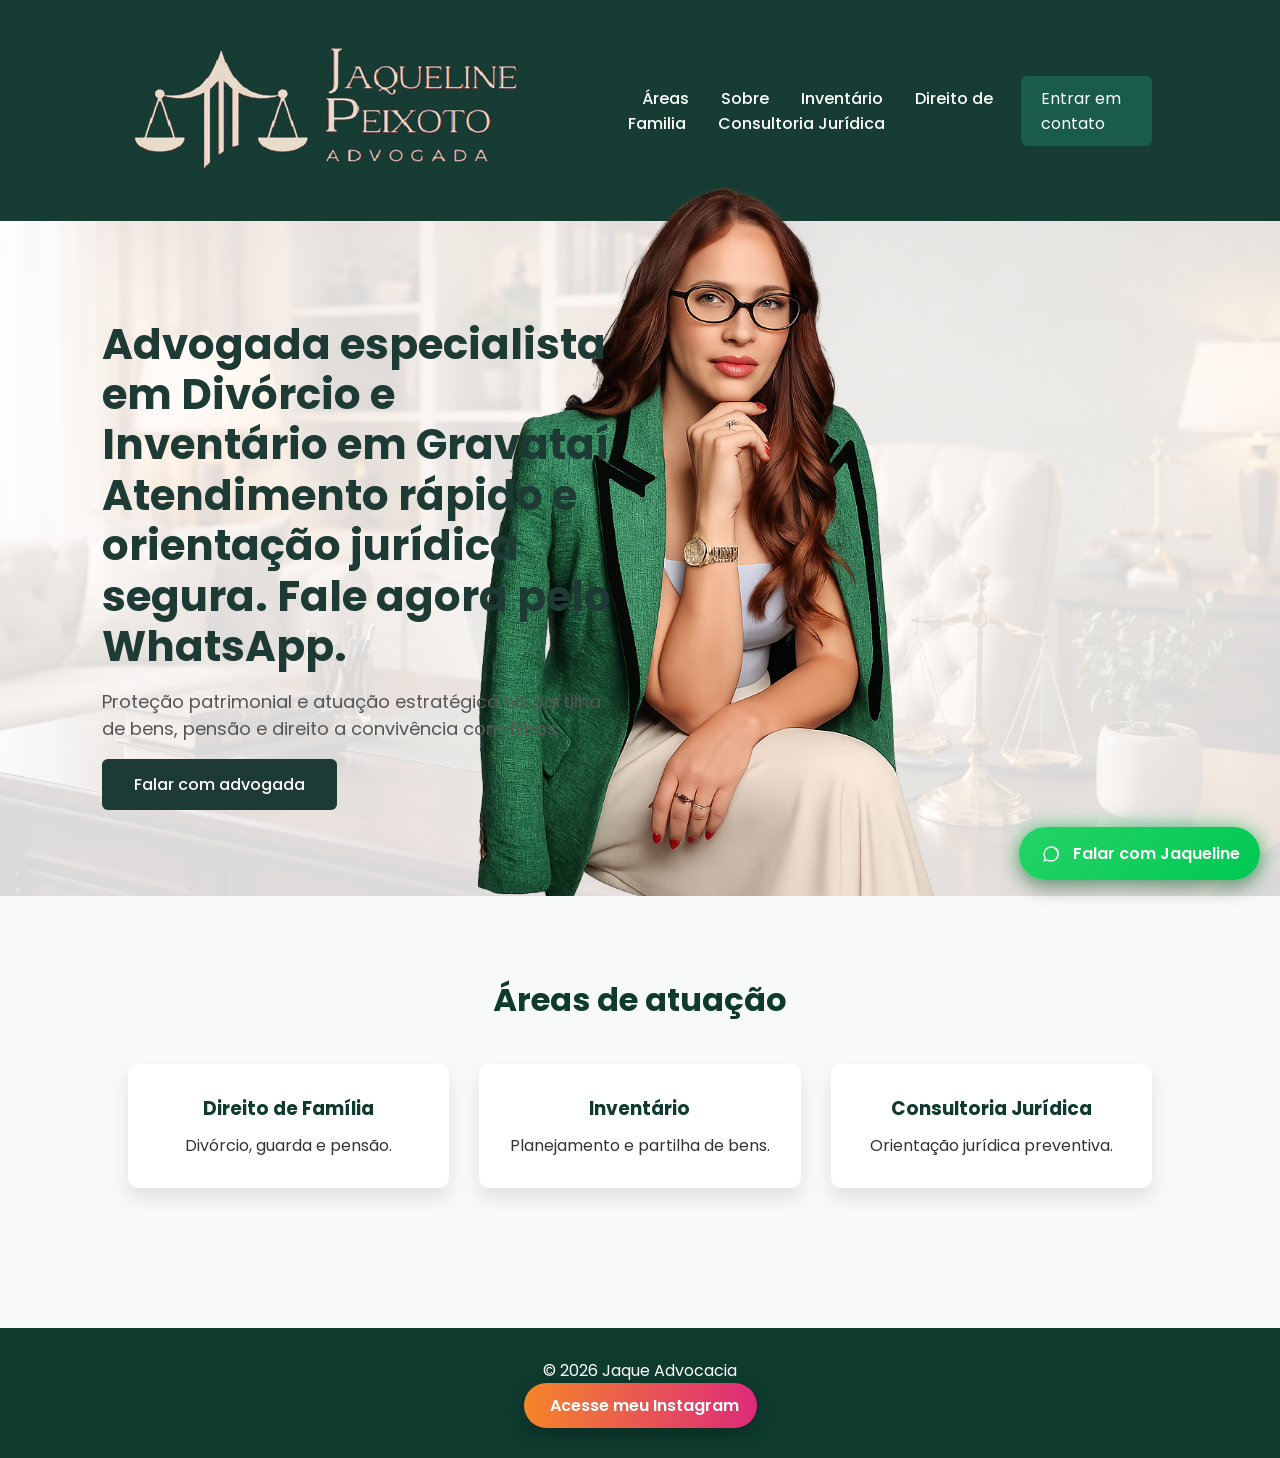
==== commit 0ed5baa9: "atualização do h1 e botão" ====
--- a/index.html
+++ b/index.html
@@ -1,12 +1,24 @@
 <!DOCTYPE html>
 <html lang="pt-br">
+
 <head>
 <meta charset="UTF-8">
 <meta name="viewport" content="width=device-width, initial-scale=1.0">
 <title>Jaque Advocacia</title>
+
+<!-- Google Tag (Google Ads) -->
+<script async src="https://www.googletagmanager.com/gtag/js?id=AW-17082527185"></script>
+<script>
+window.dataLayer = window.dataLayer || [];
+function gtag(){dataLayer.push(arguments);}
+gtag('js', new Date());
+gtag('config', 'AW-17082527185');
+</script>
+
 <link rel="stylesheet" href="style.css">
 <link href="https://fonts.googleapis.com/css2?family=Poppins:wght@300;400;600&display=swap" rel="stylesheet">
 </head>
+
 
 <body>
 <header class="menu">
@@ -36,14 +48,16 @@
 
 <div class="hero-text">
 <h1>
- Defesa estratégica em processos de divórcio e inventário<br>
+Advogada especialista em Divórcio e Inventário em Gravataí
+Atendimento rápido e orientação jurídica segura.
+Fale agora pelo WhatsApp. <br>
 </h1>
 <p>
 Proteção patrimonial e atuação estratégica
 na partilha de bens, pensão e direito a convivência com filhos.
 </p>
 <a href="https://wa.me/5551996193888" class="botao" target="_blank">
-Falar com especialista
+Falar com advogada
 </a>
 </div>
 <img src="img/jaqueverde.png" class="hero-img" alt="Advogada">
